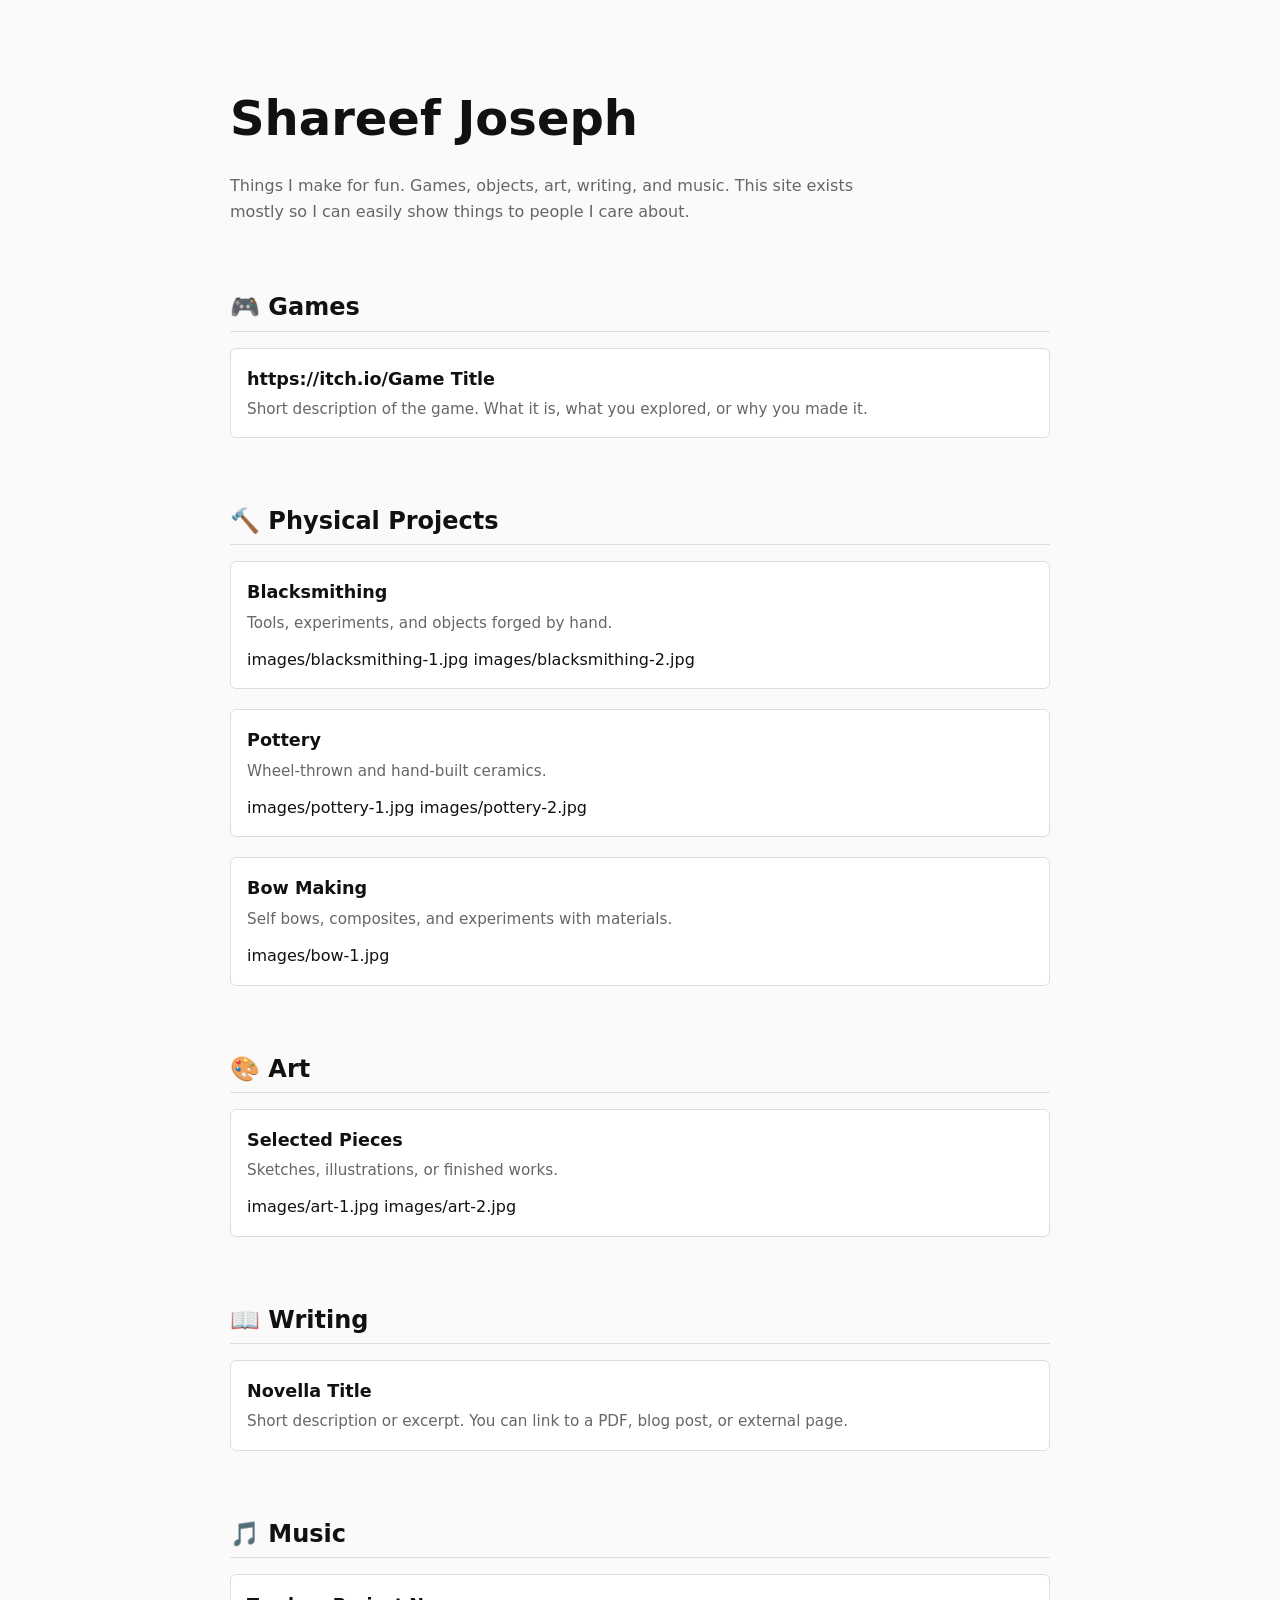
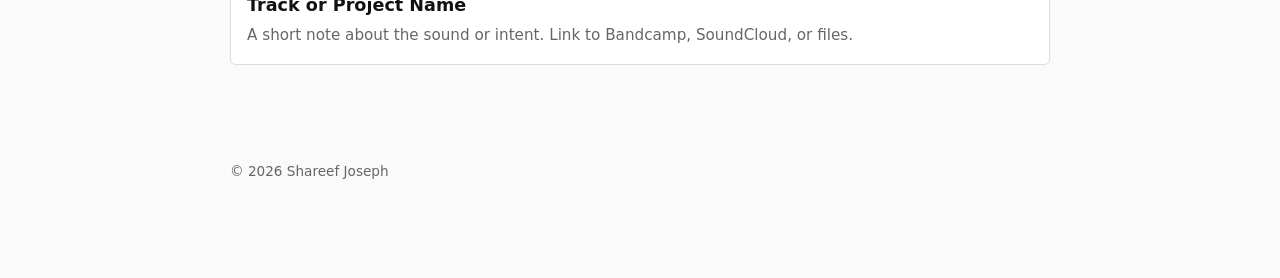
==== index.html @ 9b07ea0c "Add files via upload" ====
<!DOCTYPE html>
<html lang="en">
<head>
  <meta charset="UTF-8" />
  <meta name="viewport" content="width=device-width, initial-scale=1.0" />
  <title>Shareef Joseph</title>
  <meta name="description" content="Personal portfolio of games, physical projects, art, writing, and music by Shareef Joseph." />

  <style>
    :root {
      --bg: #fafafa;
      --fg: #111;
      --muted: #666;
      --border: #ddd;
      --accent: #000;
    }

    * {
      box-sizing: border-box;
    }

    body {
      margin: 0;
      font-family: system-ui, -apple-system, BlinkMacSystemFont, "Segoe UI",
                   Roboto, Oxygen, Ubuntu, Cantarell, "Helvetica Neue", sans-serif;
      background: var(--bg);
      color: var(--fg);
      line-height: 1.6;
    }

    main {
      max-width: 860px;
      margin: 0 auto;
      padding: 3rem 1.25rem 6rem;
    }

    header {
      margin-bottom: 4rem;
    }

    h1 {
      font-size: clamp(2.2rem, 5vw, 3rem);
      margin-bottom: 0.5rem;
    }

    .subtitle {
      color: var(--muted);
      max-width: 40rem;
    }

    section {
      margin-bottom: 4rem;
    }

    h2 {
      font-size: 1.5rem;
      margin-bottom: 1rem;
      border-bottom: 1px solid var(--border);
      padding-bottom: 0.25rem;
    }

    .list {
      display: grid;
      gap: 1.25rem;
    }

    .card {
      padding: 1rem;
      border: 1px solid var(--border);
      border-radius: 6px;
      background: #fff;
    }

    .card h3 {
      margin: 0 0 0.25rem;
      font-size: 1.1rem;
    }

    .card p {
      margin: 0.25rem 0 0;
      color: var(--muted);
      font-size: 0.95rem;
    }

    .card a {
      color: var(--fg);
      text-decoration: none;
      border-bottom: 1px solid var(--border);
    }

    .card a:hover {
      border-bottom-color: var(--accent);
    }

    .gallery {
      display: grid;
      grid-template-columns: repeat(auto-fit, minmax(140px, 1fr));
      gap: 0.5rem;
      margin-top: 0.75rem;
    }

    .gallery img {
      width: 100%;
      height: 140px;
      object-fit: cover;
      border-radius: 4px;
    }

    footer {
      margin-top: 6rem;
      font-size: 0.85rem;
      color: var(--muted);
    }

    @media (prefers-color-scheme: dark) {
      :root {
        --bg: #0e0e0e;
        --fg: #f1f1f1;
        --muted: #888;
        --border: #222;
        --accent: #fff;
      }

      .card {
        background: #121212;
      }
    }
  </style>
</head>
<body>
  <main>
    <header>
      <h1>Shareef Joseph</h1>
      <p class="subtitle">
        Things I make for fun. Games, objects, art, writing, and music.
        This site exists mostly so I can easily show things to people I care about.
      </p>
    </header>

    <section id="games">
      <h2>🎮 Games</h2>
      <div class="list">
        <div class="card">
          <h3>
            https://itch.io/Game Title</a>
          </h3>
          <p>
            Short description of the game. What it is, what you explored, or why you made it.
          </p>
        </div>
      </div>
    </section>

    <section id="physical">
      <h2>🔨 Physical Projects</h2>
      <div class="list">

        <div class="card">
          <h3>Blacksmithing</h3>
          <p>
            Tools, experiments, and objects forged by hand.
          </p>
          <div class="gallery">
            images/blacksmithing-1.jpg
            images/blacksmithing-2.jpg
          </div>
        </div>

        <div class="card">
          <h3>Pottery</h3>
          <p>
            Wheel‑thrown and hand‑built ceramics.
          </p>
          <div class="gallery">
            images/pottery-1.jpg
            images/pottery-2.jpg
          </div>
        </div>

        <div class="card">
          <h3>Bow Making</h3>
          <p>
            Self bows, composites, and experiments with materials.
          </p>
          <div class="gallery">
            images/bow-1.jpg
          </div>
        </div>

      </div>
    </section>

    <section id="art">
      <h2>🎨 Art</h2>
      <div class="list">
        <div class="card">
          <h3>Selected Pieces</h3>
          <p>
            Sketches, illustrations, or finished works.
          </p>
          <div class="gallery">
            images/art-1.jpg
            images/art-2.jpg
          </div>
        </div>
      </div>
    </section>

    <section id="writing">
      <h2>📖 Writing</h2>
      <div class="list">
        <div class="card">
          <h3>Novella Title</h3>
          <p>
            Short description or excerpt. You can link to a PDF, blog post, or external page.
          </p>
        </div>
      </div>
    </section>

    <section id="music">
      <h2>🎵 Music</h2>
      <div class="list">
        <div class="card">
          <h3>Track or Project Name</h3>
          <p>
            A short note about the sound or intent. Link to Bandcamp, SoundCloud, or files.
          </p>
        </div>
      </div>
    </section>

    <footer>
      © <span id="year"></span> Shareef Joseph
    </footer>
  </main>

  <script>
    document.getElementById("year").textContent = new Date().getFullYear();
  </script>
</body>
</html>
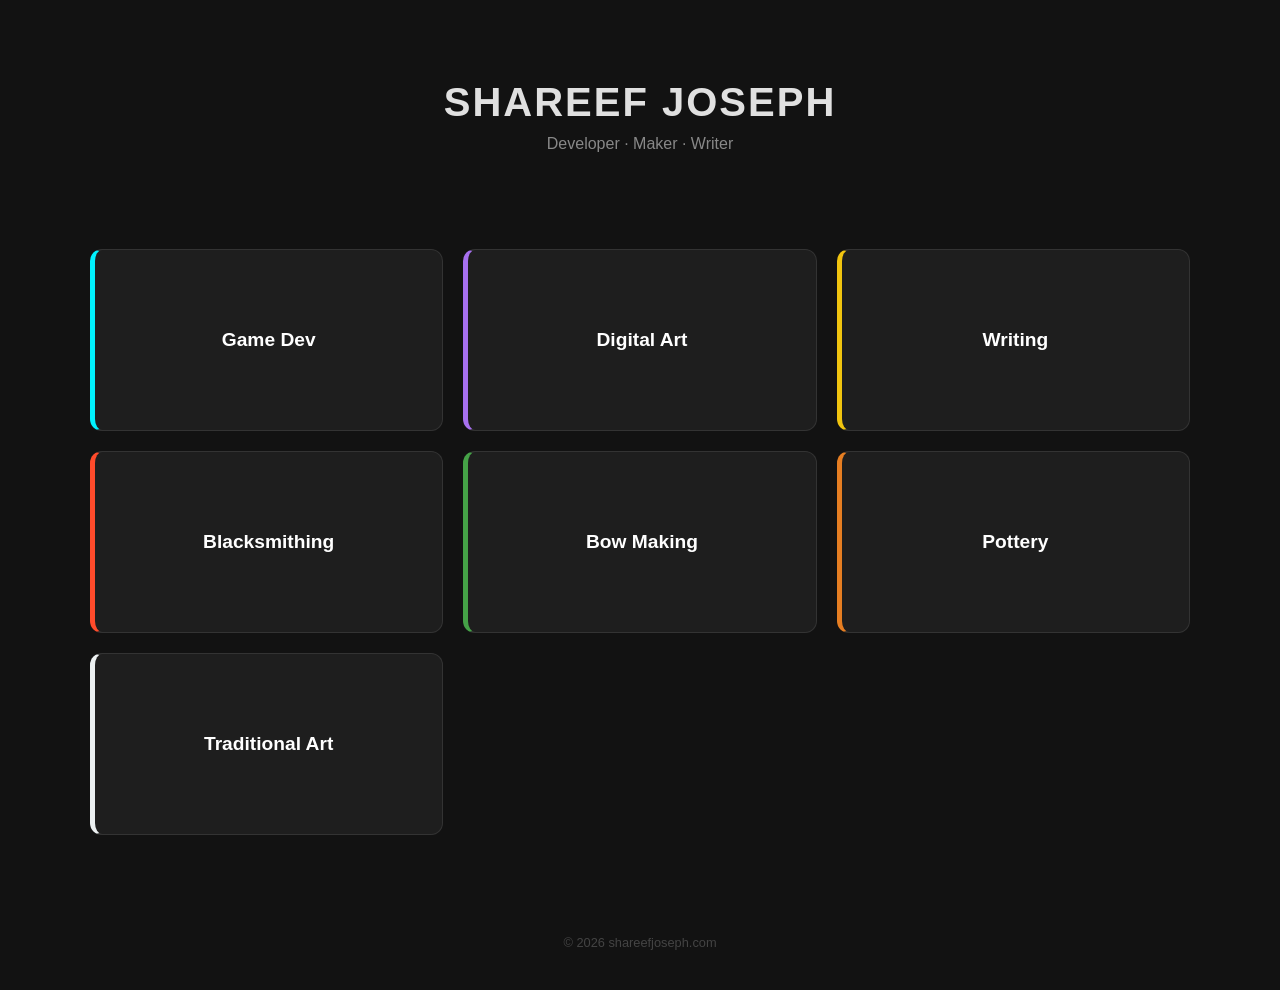
==== commit b6c20d8f: "Update index.html" ====
--- a/index.html
+++ b/index.html
@@ -1,242 +1,43 @@
-<!DOCTYPE html>
-<html lang="en">
-<head>
-  <meta charset="UTF-8" />
-  <meta name="viewport" content="width=device-width, initial-scale=1.0" />
-  <title>Shareef Joseph</title>
-  <meta name="description" content="Personal portfolio of games, physical projects, art, writing, and music by Shareef Joseph." />
-
-  <style>
-    :root {
-      --bg: #fafafa;
-      --fg: #111;
-      --muted: #666;
-      --border: #ddd;
-      --accent: #000;
-    }
-
-    * {
-      box-sizing: border-box;
-    }
-
-    body {
-      margin: 0;
-      font-family: system-ui, -apple-system, BlinkMacSystemFont, "Segoe UI",
-                   Roboto, Oxygen, Ubuntu, Cantarell, "Helvetica Neue", sans-serif;
-      background: var(--bg);
-      color: var(--fg);
-      line-height: 1.6;
-    }
-
-    main {
-      max-width: 860px;
-      margin: 0 auto;
-      padding: 3rem 1.25rem 6rem;
-    }
-
-    header {
-      margin-bottom: 4rem;
-    }
-
-    h1 {
-      font-size: clamp(2.2rem, 5vw, 3rem);
-      margin-bottom: 0.5rem;
-    }
-
-    .subtitle {
-      color: var(--muted);
-      max-width: 40rem;
-    }
-
-    section {
-      margin-bottom: 4rem;
-    }
-
-    h2 {
-      font-size: 1.5rem;
-      margin-bottom: 1rem;
-      border-bottom: 1px solid var(--border);
-      padding-bottom: 0.25rem;
-    }
-
-    .list {
-      display: grid;
-      gap: 1.25rem;
-    }
-
-    .card {
-      padding: 1rem;
-      border: 1px solid var(--border);
-      border-radius: 6px;
-      background: #fff;
-    }
-
-    .card h3 {
-      margin: 0 0 0.25rem;
-      font-size: 1.1rem;
-    }
-
-    .card p {
-      margin: 0.25rem 0 0;
-      color: var(--muted);
-      font-size: 0.95rem;
-    }
-
-    .card a {
-      color: var(--fg);
-      text-decoration: none;
-      border-bottom: 1px solid var(--border);
-    }
-
-    .card a:hover {
-      border-bottom-color: var(--accent);
-    }
-
-    .gallery {
-      display: grid;
-      grid-template-columns: repeat(auto-fit, minmax(140px, 1fr));
-      gap: 0.5rem;
-      margin-top: 0.75rem;
-    }
-
-    .gallery img {
-      width: 100%;
-      height: 140px;
-      object-fit: cover;
-      border-radius: 4px;
-    }
-
-    footer {
-      margin-top: 6rem;
-      font-size: 0.85rem;
-      color: var(--muted);
-    }
-
-    @media (prefers-color-scheme: dark) {
-      :root {
-        --bg: #0e0e0e;
-        --fg: #f1f1f1;
-        --muted: #888;
-        --border: #222;
-        --accent: #fff;
-      }
-
-      .card {
-        background: #121212;
-      }
-    }
-  </style>
-</head>
-<body>
-  <main>
-    <header>
-      <h1>Shareef Joseph</h1>
-      <p class="subtitle">
-        Things I make for fun. Games, objects, art, writing, and music.
-        This site exists mostly so I can easily show things to people I care about.
-      </p>
-    </header>
-
-    <section id="games">
-      <h2>🎮 Games</h2>
-      <div class="list">
-        <div class="card">
-          <h3>
-            https://itch.io/Game Title</a>
-          </h3>
-          <p>
-            Short description of the game. What it is, what you explored, or why you made it.
-          </p>
-        </div>
-      </div>
-    </section>
-
-    <section id="physical">
-      <h2>🔨 Physical Projects</h2>
-      <div class="list">
-
-        <div class="card">
-          <h3>Blacksmithing</h3>
-          <p>
-            Tools, experiments, and objects forged by hand.
-          </p>
-          <div class="gallery">
-            images/blacksmithing-1.jpg
-            images/blacksmithing-2.jpg
-          </div>
-        </div>
-
-        <div class="card">
-          <h3>Pottery</h3>
-          <p>
-            Wheel‑thrown and hand‑built ceramics.
-          </p>
-          <div class="gallery">
-            images/pottery-1.jpg
-            images/pottery-2.jpg
-          </div>
-        </div>
-
-        <div class="card">
-          <h3>Bow Making</h3>
-          <p>
-            Self bows, composites, and experiments with materials.
-          </p>
-          <div class="gallery">
-            images/bow-1.jpg
-          </div>
-        </div>
-
-      </div>
-    </section>
-
-    <section id="art">
-      <h2>🎨 Art</h2>
-      <div class="list">
-        <div class="card">
-          <h3>Selected Pieces</h3>
-          <p>
-            Sketches, illustrations, or finished works.
-          </p>
-          <div class="gallery">
-            images/art-1.jpg
-            images/art-2.jpg
-          </div>
-        </div>
-      </div>
-    </section>
-
-    <section id="writing">
-      <h2>📖 Writing</h2>
-      <div class="list">
-        <div class="card">
-          <h3>Novella Title</h3>
-          <p>
-            Short description or excerpt. You can link to a PDF, blog post, or external page.
-          </p>
-        </div>
-      </div>
-    </section>
-
-    <section id="music">
-      <h2>🎵 Music</h2>
-      <div class="list">
-        <div class="card">
-          <h3>Track or Project Name</h3>
-          <p>
-            A short note about the sound or intent. Link to Bandcamp, SoundCloud, or files.
-          </p>
-        </div>
-      </div>
-    </section>
-
-    <footer>
-      © <span id="year"></span> Shareef Joseph
-    </footer>
-  </main>
-
-  <script>
-    document.getElementById("year").textContent = new Date().getFullYear();
-  </script>
-</body>
-</html>+<!DOCTYPE html>
+<html lang="en">
+<head>
+    <meta charset="UTF-8">
+    <meta name="viewport" content="width=device-width, initial-scale=1.0">
+    <title>Shareef Joseph | Portfolio</title>
+    <style>
+        :root { --bg: #121212; --card: #1e1e1e; --text: #e0e0e0; --accent: #3498db; }
+        body { font-family: 'Inter', sans-serif; background: var(--bg); color: var(--text); margin: 0; display: flex; flex-direction: column; align-items: center; min-height: 100vh; }
+        header { text-align: center; padding: 80px 20px; }
+        h1 { font-size: 2.5rem; letter-spacing: 2px; text-transform: uppercase; margin: 0; }
+        .subtitle { color: #888; margin-top: 10px; }
+        .grid { display: grid; grid-template-columns: repeat(auto-fit, minmax(280px, 1fr)); gap: 20px; width: 90%; max-width: 1100px; padding-bottom: 60px; }
+        .card { background: var(--card); height: 180px; display: flex; align-items: center; justify-content: center; text-decoration: none; color: white; border-radius: 12px; font-size: 1.2rem; font-weight: bold; border: 1px solid #333; transition: 0.3s; }
+        .card:hover { transform: translateY(-5px); border-color: var(--accent); box-shadow: 0 10px 20px rgba(0,0,0,0.4); }
+        /* Category Accents */
+        .gamedev { border-left: 5px solid #00f2fe; }
+        .digital-art { border-left: 5px solid #a770ef; }
+        .writing { border-left: 5px solid #f1c40f; }
+        .smithing { border-left: 5px solid #ff4b2b; }
+        .bows { border-left: 5px solid #45a247; }
+        .pottery { border-left: 5px solid #e67e22; }
+        .fine-art { border-left: 5px solid #ecf0f1; }
+        footer { margin-top: auto; padding: 40px; color: #444; font-size: 0.8rem; }
+    </style>
+</head>
+<body>
+    <header>
+        <h1>Shareef Joseph</h1>
+        <p class="subtitle">Developer &middot; Maker &middot; Writer</p>
+    </header>
+    <main class="grid">
+        <a href="gamedev.html" class="card gamedev">Game Dev</a>
+        <a href="digital-art.html" class="card digital-art">Digital Art</a>
+        <a href="writing.html" class="card writing">Writing</a>
+        <a href="blacksmithing.html" class="card smithing">Blacksmithing</a>
+        <a href="bowmaking.html" class="card bows">Bow Making</a>
+        <a href="pottery.html" class="card pottery">Pottery</a>
+        <a href="traditional-art.html" class="card fine-art">Traditional Art</a>
+    </main>
+    <footer>&copy; 2026 shareefjoseph.com</footer>
+</body>
+</html>
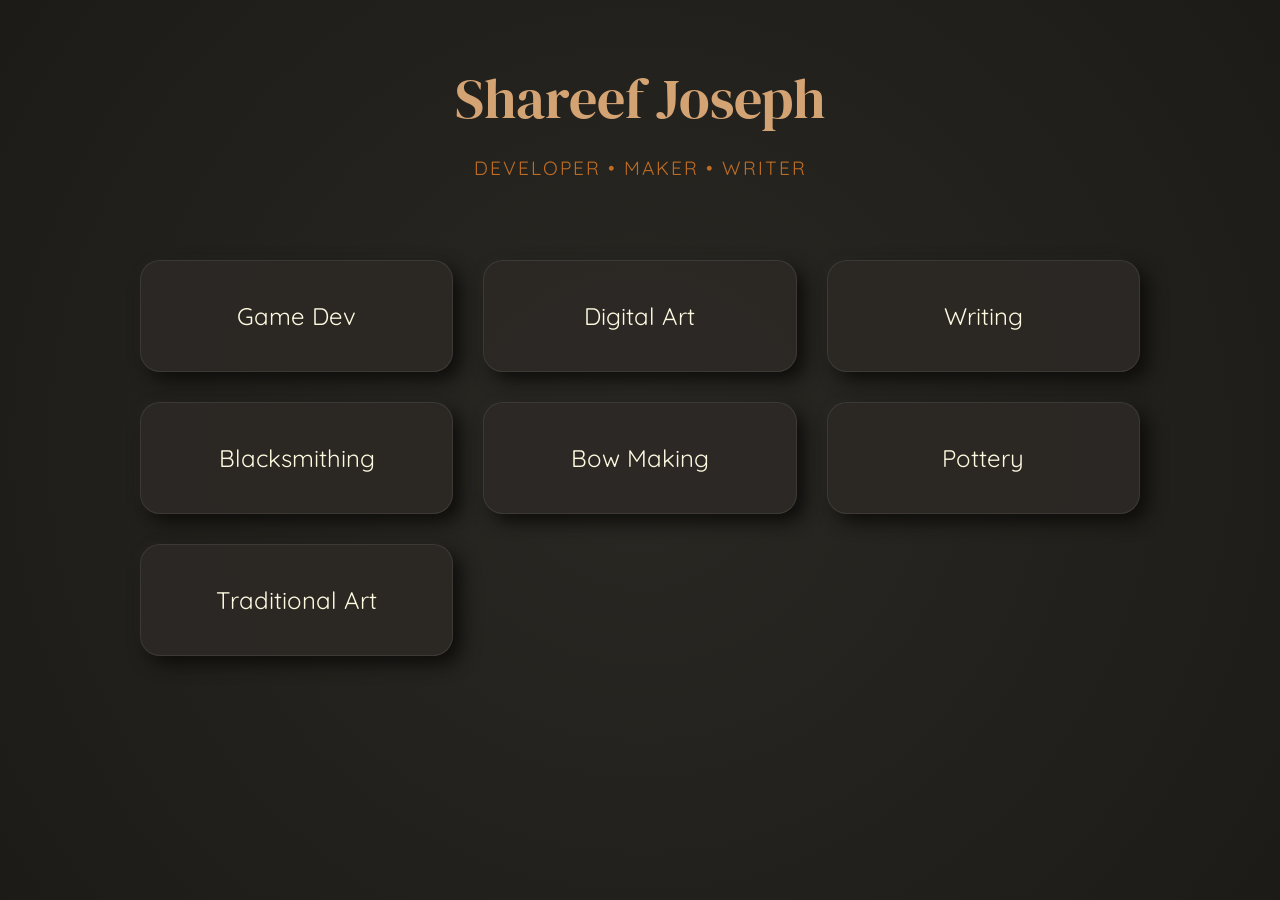
==== commit 5ccdadc3: "Update index.html" ====
--- a/index.html
+++ b/index.html
@@ -4,40 +4,24 @@
     <meta charset="UTF-8">
     <meta name="viewport" content="width=device-width, initial-scale=1.0">
     <title>Shareef Joseph | Portfolio</title>
-    <style>
-        :root { --bg: #121212; --card: #1e1e1e; --text: #e0e0e0; --accent: #3498db; }
-        body { font-family: 'Inter', sans-serif; background: var(--bg); color: var(--text); margin: 0; display: flex; flex-direction: column; align-items: center; min-height: 100vh; }
-        header { text-align: center; padding: 80px 20px; }
-        h1 { font-size: 2.5rem; letter-spacing: 2px; text-transform: uppercase; margin: 0; }
-        .subtitle { color: #888; margin-top: 10px; }
-        .grid { display: grid; grid-template-columns: repeat(auto-fit, minmax(280px, 1fr)); gap: 20px; width: 90%; max-width: 1100px; padding-bottom: 60px; }
-        .card { background: var(--card); height: 180px; display: flex; align-items: center; justify-content: center; text-decoration: none; color: white; border-radius: 12px; font-size: 1.2rem; font-weight: bold; border: 1px solid #333; transition: 0.3s; }
-        .card:hover { transform: translateY(-5px); border-color: var(--accent); box-shadow: 0 10px 20px rgba(0,0,0,0.4); }
-        /* Category Accents */
-        .gamedev { border-left: 5px solid #00f2fe; }
-        .digital-art { border-left: 5px solid #a770ef; }
-        .writing { border-left: 5px solid #f1c40f; }
-        .smithing { border-left: 5px solid #ff4b2b; }
-        .bows { border-left: 5px solid #45a247; }
-        .pottery { border-left: 5px solid #e67e22; }
-        .fine-art { border-left: 5px solid #ecf0f1; }
-        footer { margin-top: auto; padding: 40px; color: #444; font-size: 0.8rem; }
-    </style>
+    <link rel="stylesheet" href="style.css">
 </head>
 <body>
-    <header>
-        <h1>Shareef Joseph</h1>
-        <p class="subtitle">Developer &middot; Maker &middot; Writer</p>
-    </header>
-    <main class="grid">
-        <a href="gamedev.html" class="card gamedev">Game Dev</a>
-        <a href="digital-art.html" class="card digital-art">Digital Art</a>
-        <a href="writing.html" class="card writing">Writing</a>
-        <a href="blacksmithing.html" class="card smithing">Blacksmithing</a>
-        <a href="bowmaking.html" class="card bows">Bow Making</a>
-        <a href="pottery.html" class="card pottery">Pottery</a>
-        <a href="traditional-art.html" class="card fine-art">Traditional Art</a>
-    </main>
-    <footer>&copy; 2026 shareefjoseph.com</footer>
+    <div class="container">
+        <header style="text-align: center; margin-bottom: 80px;">
+            <h1 style="font-size: 3.5rem; margin: 0;">Shareef Joseph</h1>
+            <p style="color: var(--accent-wood); font-size: 1.2rem; letter-spacing: 2px;">DEVELOPER &bull; MAKER &bull; WRITER</p>
+        </header>
+
+        <main class="grid">
+            <a href="gamedev.html" class="tactile card-title">Game Dev</a>
+            <a href="digital-art.html" class="tactile card-title">Digital Art</a>
+            <a href="writing.html" class="tactile card-title">Writing</a>
+            <a href="blacksmithing.html" class="tactile card-title">Blacksmithing</a>
+            <a href="bowmaking.html" class="tactile card-title">Bow Making</a>
+            <a href="pottery.html" class="tactile card-title">Pottery</a>
+            <a href="traditional-art.html" class="tactile card-title">Traditional Art</a>
+        </main>
+    </div>
 </body>
 </html>
--- a/style.css
+++ b/style.css
@@ -0,0 +1,62 @@
+@import url('https://fonts.googleapis.com/css2?family=DM+Serif+Display&family=Quicksand:wght@400;600&display=swap');
+
+:root {
+    --bg-color: #1c1b17;
+    --card-bg: rgba(45, 42, 38, 0.85);
+    --accent-amber: #d4a373;
+    --accent-wood: #bc6c25;
+    --text-cream: #fefae0;
+    --shadow-heavy: 8px 8px 18px #0e0d0b, -2px -2px 12px rgba(255,255,255,0.03);
+    --shadow-inset: inset 4px 4px 10px #0e0d0b, inset -2px -2px 10px rgba(255,255,255,0.05);
+}
+
+body {
+    background-color: var(--bg-color);
+    background-image: radial-gradient(circle at 50% 50%, #2a2823 0%, #1c1b17 100%);
+    color: var(--text-cream);
+    font-family: 'Quicksand', sans-serif;
+    margin: 0;
+    min-height: 100vh;
+}
+
+h1, h2 { font-family: 'DM Serif Display', serif; color: var(--accent-amber); font-weight: 400; }
+
+.container { max-width: 1000px; margin: 0 auto; padding: 60px 20px; }
+
+/* TACTILE BUTTONS/CARDS */
+.tactile {
+    background: var(--card-bg);
+    border: 1px solid rgba(255,255,255,0.08);
+    border-radius: 20px;
+    box-shadow: var(--shadow-heavy);
+    transition: all 0.25s cubic-bezier(0.175, 0.885, 0.32, 1.275);
+    text-decoration: none;
+    color: var(--text-cream);
+    display: block;
+}
+
+.tactile:hover {
+    transform: translateY(-5px);
+    border-color: var(--accent-amber);
+    background: rgba(60, 56, 50, 0.95);
+}
+
+.tactile:active {
+    box-shadow: var(--shadow-inset);
+    transform: scale(0.97);
+}
+
+/* NAVIGATION */
+.nav-back {
+    display: inline-block;
+    padding: 12px 25px;
+    margin-bottom: 40px;
+    font-weight: 600;
+}
+
+/* GRID LAYOUTS */
+.grid { display: grid; grid-template-columns: repeat(auto-fit, minmax(280px, 1fr)); gap: 30px; }
+.card-title { font-size: 1.5rem; margin: 0; text-align: center; padding: 40px; }
+
+/* MEDIA HANDLING */
+.media-box { width: 100%; border-radius: 20px 20px 0 0; display: block; border-bottom: 1px solid rgba(255,255,255,0.1); }
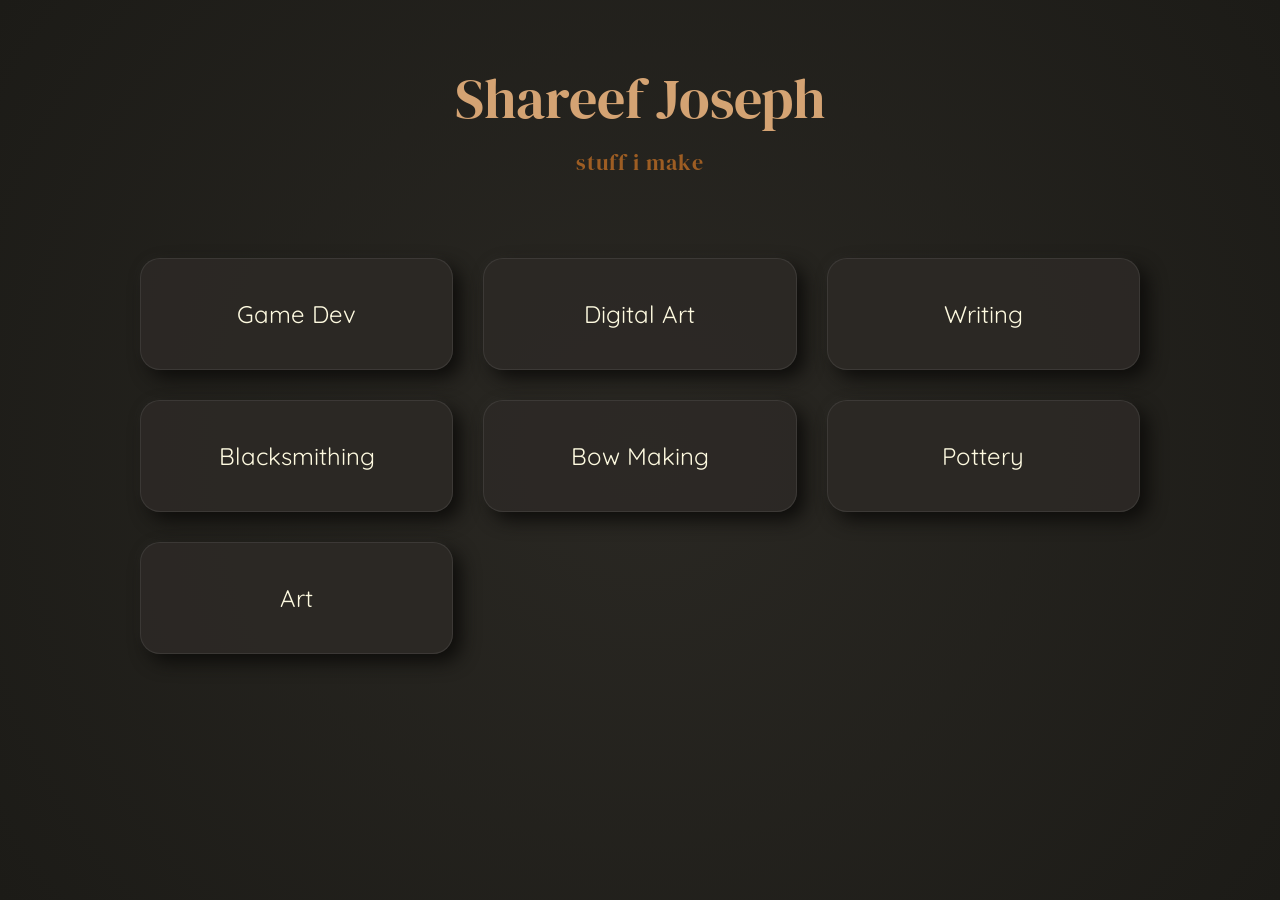
==== commit aec489da: "Update index.html" ====
--- a/index.html
+++ b/index.html
@@ -10,7 +10,7 @@
     <div class="container">
         <header style="text-align: center; margin-bottom: 80px;">
             <h1 style="font-size: 3.5rem; margin: 0;">Shareef Joseph</h1>
-            <p style="color: var(--accent-wood); font-size: 1.2rem; letter-spacing: 2px;">DEVELOPER &bull; MAKER &bull; WRITER</p>
+            <p style="color: var(--accent-wood); font-size: 1.4rem; letter-spacing: 1px; margin-top: 10px; font-family: 'DM Serif Display', serif; opacity: 0.8;">stuff i make</p>
         </header>
 
         <main class="grid">
@@ -20,7 +20,7 @@
             <a href="blacksmithing.html" class="tactile card-title">Blacksmithing</a>
             <a href="bowmaking.html" class="tactile card-title">Bow Making</a>
             <a href="pottery.html" class="tactile card-title">Pottery</a>
-            <a href="traditional-art.html" class="tactile card-title">Traditional Art</a>
+            <a href="art.html" class="tactile card-title">Art</a>
         </main>
     </div>
 </body>
--- a/style.css
+++ b/style.css
@@ -23,7 +23,6 @@
 
 .container { max-width: 1000px; margin: 0 auto; padding: 60px 20px; }
 
-/* TACTILE BUTTONS/CARDS */
 .tactile {
     background: var(--card-bg);
     border: 1px solid rgba(255,255,255,0.08);
@@ -46,7 +45,6 @@
     transform: scale(0.97);
 }
 
-/* NAVIGATION */
 .nav-back {
     display: inline-block;
     padding: 12px 25px;
@@ -54,9 +52,10 @@
     font-weight: 600;
 }
 
-/* GRID LAYOUTS */
 .grid { display: grid; grid-template-columns: repeat(auto-fit, minmax(280px, 1fr)); gap: 30px; }
 .card-title { font-size: 1.5rem; margin: 0; text-align: center; padding: 40px; }
 
-/* MEDIA HANDLING */
 .media-box { width: 100%; border-radius: 20px 20px 0 0; display: block; border-bottom: 1px solid rgba(255,255,255,0.1); }
+.gallery-grid { display: grid; grid-template-columns: repeat(auto-fill, minmax(200px, 1fr)); gap: 20px; }
+.gallery-item { aspect-ratio: 1; overflow: hidden; border-radius: 15px; }
+.gallery-item img { width: 100%; height: 100%; object-fit: cover; }
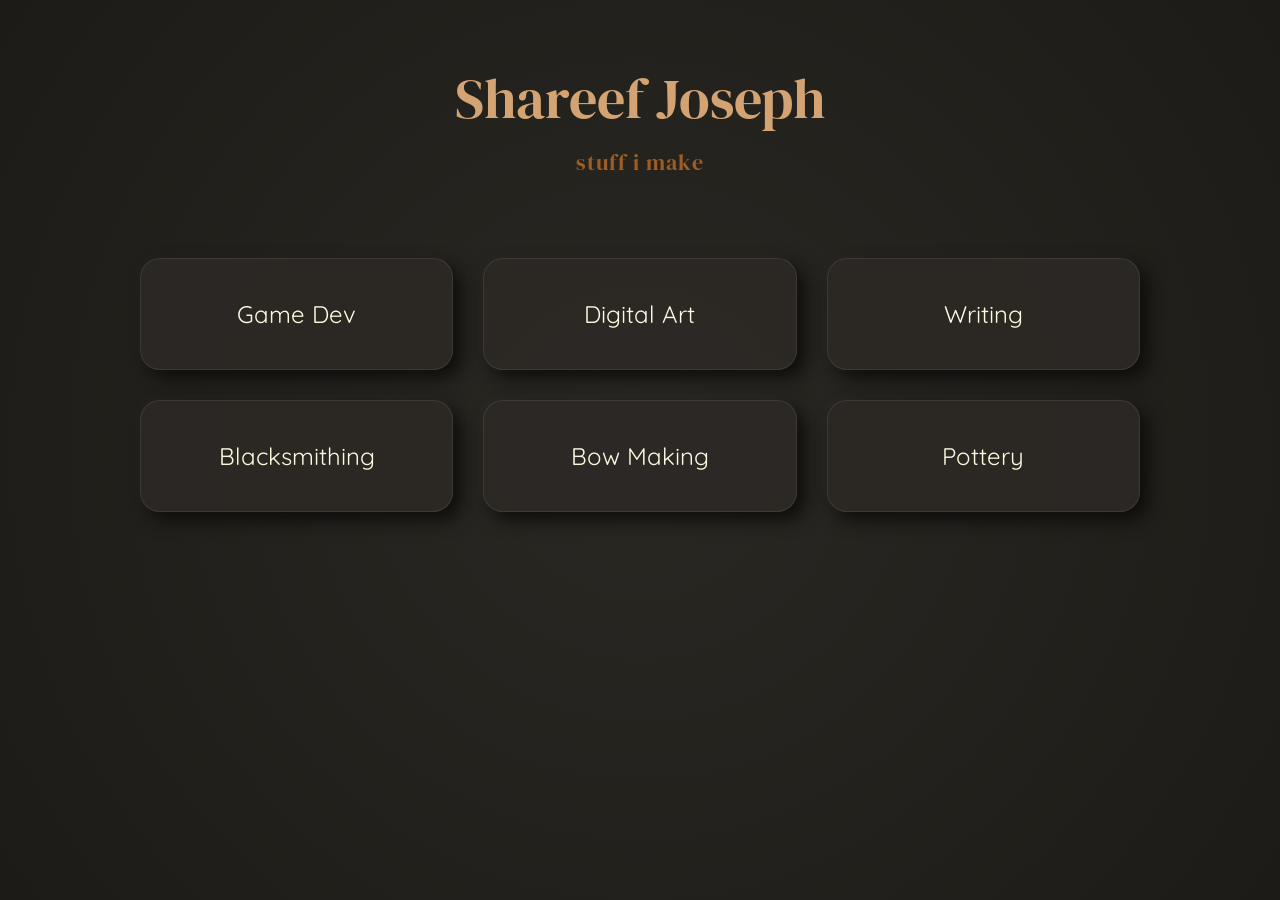
==== commit 8bff47e4: "Update index.html" ====
--- a/index.html
+++ b/index.html
@@ -20,7 +20,6 @@
             <a href="blacksmithing.html" class="tactile card-title">Blacksmithing</a>
             <a href="bowmaking.html" class="tactile card-title">Bow Making</a>
             <a href="pottery.html" class="tactile card-title">Pottery</a>
-            <a href="art.html" class="tactile card-title">Art</a>
         </main>
     </div>
 </body>
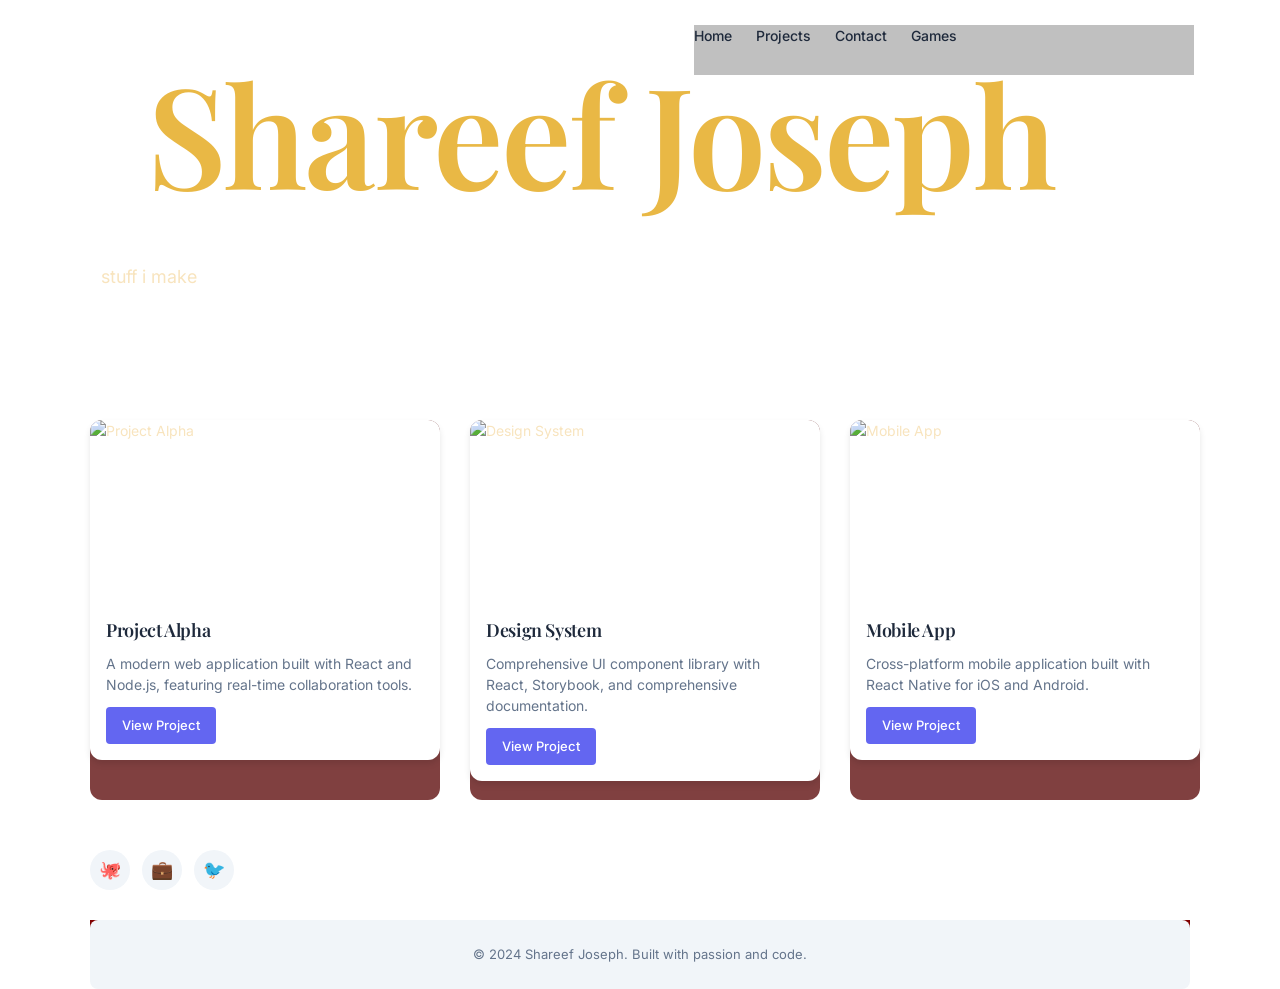
==== commit e81d2c83: "testawdasd" ====
--- a/index.html
+++ b/index.html
@@ -3,24 +3,446 @@
 <head>
     <meta charset="UTF-8">
     <meta name="viewport" content="width=device-width, initial-scale=1.0">
-    <title>Shareef Joseph | Portfolio</title>
-    <link rel="stylesheet" href="style.css">
+    <title>Home - Portfolio</title>
+    <link href="https://fonts.googleapis.com/css2?family=Inter:wght@300;400;500;600;700&family=Playfair+Display:wght@400;500;600;700&display=swap" rel="stylesheet">
+    <style>
+        /* Base Styles */
+        *, *::before, *::after { box-sizing: border-box; margin: 0; padding: 0; }
+        body {
+            font-family: 'Inter', -apple-system, BlinkMacSystemFont, 'Segoe UI', sans-serif;
+            background: #f8fafc;
+            color: #1e293b;
+            line-height: 1.6;
+            min-height: 100vh;
+        }
+        
+        /* Layout */
+        .page-container {
+            max-width: 1200px;
+            margin: 0 auto;
+            padding: 40px 20px;
+            position: relative;
+            min-height: 100vh;
+        }
+        
+        /* Element Styles */
+        .element { position: absolute; }
+        
+        h1, h2, h3 { font-family: 'Playfair Display', Georgia, serif; margin: 0; }
+        h1 { font-size: 2.5em; }
+        h2 { font-size: 2em; }
+        h3 { font-size: 1.5em; }
+        
+        p { margin: 0; line-height: 1.6; }
+        
+        img { max-width: 100%; height: auto; display: block; border-radius: 4px; }
+        
+        .btn-element {
+            display: inline-block;
+            padding: 10px 24px;
+            background: #6366f1;
+            color: white;
+            text-decoration: none;
+            border-radius: 8px;
+            font-weight: 500;
+            transition: all 0.2s ease;
+        }
+        .btn-element:hover {
+            background: #4f46e5;
+            transform: translateY(-2px);
+        }
+        
+        .menu { display: flex; gap: 24px; list-style: none; padding: 0; margin: 0; }
+        .menu a {
+            text-decoration: none;
+            color: #1e293b;
+            font-weight: 500;
+            padding: 8px 0;
+            border-bottom: 2px solid transparent;
+            transition: all 0.2s ease;
+        }
+        .menu a:hover {
+            color: #6366f1;
+            border-bottom-color: #6366f1;
+        }
+        
+        .gallery-grid {
+            display: grid;
+            grid-template-columns: repeat(auto-fill, minmax(150px, 1fr));
+            gap: 12px;
+        }
+        .gallery-grid img {
+            width: 100%;
+            aspect-ratio: 1;
+            object-fit: cover;
+            border-radius: 8px;
+            transition: transform 0.2s ease;
+        }
+        .gallery-grid img:hover { transform: scale(1.02); }
+        
+        .project-card {
+            background: white;
+            border-radius: 12px;
+            overflow: hidden;
+            box-shadow: 0 4px 6px rgba(0,0,0,0.1);
+            transition: all 0.3s ease;
+        }
+        .project-card:hover {
+            transform: translateY(-4px);
+            box-shadow: 0 10px 25px rgba(0,0,0,0.15);
+        }
+        .project-card img {
+            width: 100%;
+            height: 180px;
+            object-fit: cover;
+        }
+        .project-card .card-content { padding: 16px; }
+        .project-card .card-title {
+            font-size: 18px;
+            font-weight: 600;
+            margin-bottom: 8px;
+            color: #1e293b;
+        }
+        .project-card .card-desc {
+            font-size: 14px;
+            color: #64748b;
+            margin-bottom: 12px;
+            line-height: 1.5;
+        }
+        .project-card .card-link {
+            display: inline-block;
+            padding: 8px 16px;
+            background: #6366f1;
+            color: white;
+            text-decoration: none;
+            border-radius: 4px;
+            font-size: 13px;
+            font-weight: 500;
+            transition: background 0.2s ease;
+        }
+        .project-card .card-link:hover { background: #4f46e5; }
+        
+        .divider {
+            height: 1px;
+            background: #e2e8f0;
+            margin: 16px 0;
+        }
+        
+        .social-icons { display: flex; gap: 12px; }
+        .social-icons a {
+            width: 40px;
+            height: 40px;
+            display: flex;
+            align-items: center;
+            justify-content: center;
+            background: #f1f5f9;
+            border-radius: 50%;
+            font-size: 18px;
+            text-decoration: none;
+            transition: all 0.2s ease;
+        }
+        .social-icons a:hover {
+            background: #6366f1;
+            color: white;
+            transform: translateY(-2px);
+        }
+        
+        .video-embed {
+            position: relative;
+            padding-bottom: 56.25%;
+            height: 0;
+            overflow: hidden;
+            border-radius: 8px;
+        }
+        .video-embed iframe {
+            position: absolute;
+            top: 0;
+            left: 0;
+            width: 100%;
+            height: 100%;
+            border: none;
+        }
+        
+        .contact-form { display: flex; flex-direction: column; gap: 12px; max-width: 400px; }
+        .contact-form input,
+        .contact-form textarea {
+            padding: 10px 14px;
+            border: 1px solid #e2e8f0;
+            border-radius: 8px;
+            font-family: inherit;
+            font-size: 14px;
+            transition: border-color 0.2s ease;
+        }
+        .contact-form input:focus,
+        .contact-form textarea:focus {
+            outline: none;
+            border-color: #6366f1;
+            box-shadow: 0 0 0 3px rgba(99,102,241,0.1);
+        }
+        .contact-form textarea { resize: vertical; min-height: 100px; }
+        .contact-form button {
+            padding: 12px 24px;
+            background: #6366f1;
+            color: white;
+            border: none;
+            border-radius: 8px;
+            font-weight: 500;
+            cursor: pointer;
+            transition: background 0.2s ease;
+        }
+        .contact-form button:hover { background: #4f46e5; }
+        
+        footer {
+            padding: 24px;
+            text-align: center;
+            background: #f1f5f9;
+            border-radius: 8px;
+        }
+        footer p { font-size: 13px; color: #64748b; }
+        
+        /* Animations */
+        @keyframes fadeIn { from { opacity: 0; } to { opacity: 1; } }
+        @keyframes slideUp { from { opacity: 0; transform: translateY(20px); } to { opacity: 1; transform: translateY(0); } }
+        @keyframes slideLeft { from { opacity: 0; transform: translateX(-20px); } to { opacity: 1; transform: translateX(0); } }
+        @keyframes slideRight { from { opacity: 0; transform: translateX(20px); } to { opacity: 1; transform: translateX(0); } }
+        @keyframes bounce {
+            0%, 20%, 50%, 80%, 100% { transform: translateY(0); }
+            40% { transform: translateY(-10px); }
+            60% { transform: translateY(-5px); }
+        }
+        @keyframes pulse {
+            0%, 100% { transform: scale(1); }
+            50% { transform: scale(1.05); }
+        }
+        
+        .anim-fadeIn { animation: fadeIn 0.6s ease forwards; }
+        .anim-slideUp { animation: slideUp 0.6s ease forwards; }
+        .anim-slideLeft { animation: slideLeft 0.6s ease forwards; }
+        .anim-slideRight { animation: slideRight 0.6s ease forwards; }
+        .anim-bounce { animation: bounce 0.8s ease forwards; }
+        .anim-pulse { animation: pulse 1s ease infinite; }
+        
+        /* Custom CSS */
+        /* Portfolio Template - Clean Minimal Design */
+:root {
+    --primary: #1a1a1a;
+    --accent: #6366f1;
+    --bg: #ffffff;
+    --text-primary: #1a1a1a;
+    --text-secondary: #666666;
+    --text-light: #999999;
+    --card-bg: #ffffff;
+    --border: #e5e5e5;
+}
+
+body {
+    background: var(--bg);
+    color: var(--text-primary);
+    font-family: 'Inter', -apple-system, BlinkMacSystemFont, sans-serif;
+}
+
+h1, h2, h3 {
+    font-family: 'Playfair Display', Georgia, serif;
+    font-weight: 600;
+    letter-spacing: -0.02em;
+}
+
+/* Smooth scrolling */
+html {
+    scroll-behavior: smooth;
+}
+
+/* Custom scrollbar */
+::-webkit-scrollbar {
+    width: 8px;
+}
+
+::-webkit-scrollbar-track {
+    background: #f1f1f1;
+}
+
+::-webkit-scrollbar-thumb {
+    background: #ccc;
+    border-radius: 4px;
+}
+
+::-webkit-scrollbar-thumb:hover {
+    background: #aaa;
+}
+
+/* Element transitions */
+.element {
+    transition: all 0.3s cubic-bezier(0.4, 0, 0.2, 1);
+}
+
+/* Menu hover effects */
+.menu a {
+    position: relative;
+}
+
+.menu a::after {
+    content: '';
+    position: absolute;
+    bottom: 0;
+    left: 0;
+    width: 0;
+    height: 2px;
+    background: var(--accent);
+    transition: width 0.3s ease;
+}
+
+.menu a:hover::after {
+    width: 100%;
+}
+
+/* Project card hover */
+.project-card {
+    transition: transform 0.3s ease, box-shadow 0.3s ease;
+}
+
+.project-card:hover {
+    transform: translateY(-8px);
+    box-shadow: 0 20px 40px rgba(0,0,0,0.15) !important;
+}
+
+/* Button styles */
+.btn-element {
+    position: relative;
+    overflow: hidden;
+}
+
+.btn-element::before {
+    content: '';
+    position: absolute;
+    top: 0;
+    left: -100%;
+    width: 100%;
+    height: 100%;
+    background: linear-gradient(90deg, transparent, rgba(255,255,255,0.2), transparent);
+    transition: left 0.5s ease;
+}
+
+.btn-element:hover::before {
+    left: 100%;
+}
+
+/* Social icons animation */
+.social-icons a {
+    transition: all 0.3s ease;
+}
+
+.social-icons a:hover {
+    transform: translateY(-4px) !important;
+}
+
+/* Form focus states */
+.contact-form input:focus,
+.contact-form textarea:focus {
+    border-color: var(--accent) !important;
+    box-shadow: 0 0 0 3px rgba(99,102,241,0.1) !important;
+}
+
+/* Animation delays for staggered effects */
+.element:nth-child(1) { animation-delay: 0.1s; }
+.element:nth-child(2) { animation-delay: 0.2s; }
+.element:nth-child(3) { animation-delay: 0.3s; }
+.element:nth-child(4) { animation-delay: 0.4s; }
+.element:nth-child(5) { animation-delay: 0.5s; }
+.element:nth-child(6) { animation-delay: 0.6s; }
+.element:nth-child(7) { animation-delay: 0.7s; }
+.element:nth-child(8) { animation-delay: 0.8s; }
+
+/* Responsive adjustments */
+@media (max-width: 768px) {
+    .page-container {
+        padding: 20px 15px !important;
+    }
+    
+    h1 { font-size: 32px !important; }
+    h2 { font-size: 24px !important; }
+    h3 { font-size: 20px !important; }
+    
+    .menu {
+        flex-wrap: wrap;
+        gap: 15px !important;
+    }
+    
+    .gallery-grid {
+        grid-template-columns: repeat(2, 1fr) !important;
+    }
+}
+
+/* Print styles */
+@media print {
+    .element {
+        position: relative !important;
+        left: auto !important;
+        top: auto !important;
+        width: auto !important;
+        height: auto !important;
+        page-break-inside: avoid;
+    }
+}
+    </style>
 </head>
 <body>
-    <div class="container">
-        <header style="text-align: center; margin-bottom: 80px;">
-            <h1 style="font-size: 3.5rem; margin: 0;">Shareef Joseph</h1>
-            <p style="color: var(--accent-wood); font-size: 1.4rem; letter-spacing: 1px; margin-top: 10px; font-family: 'DM Serif Display', serif; opacity: 0.8;">stuff i make</p>
-        </header>
-
-        <main class="grid">
-            <a href="gamedev.html" class="tactile card-title">Game Dev</a>
-            <a href="digital-art.html" class="tactile card-title">Digital Art</a>
-            <a href="writing.html" class="tactile card-title">Writing</a>
-            <a href="blacksmithing.html" class="tactile card-title">Blacksmithing</a>
-            <a href="bowmaking.html" class="tactile card-title">Bow Making</a>
-            <a href="pottery.html" class="tactile card-title">Pottery</a>
-        </main>
+    <div class="page-container">
+        <div class="element anim-fadeIn" style="left: 654px; top: 25px; width: 500px; height: 50px; background-color: #c0c0c0; color: #f8e4be; font-family: Inter, sans-serif; font-size: 14px; font-weight: 500; text-align: left">
+            <ul class="menu">
+                <li><a href="index.html">Home</a></li>
+                <li><a href="projects.html">Projects</a></li>
+                <li><a href="contact.html">Contact</a></li>
+                <li><a href="games.html">Games</a></li>
+            </ul>
+        </div>
+        <div class="element anim-slideUp" style="left: 107px; top: 20px; width: 1000px; height: 100px; color: #e9b845; font-family: Inter, sans-serif; font-size: 56px; font-weight: 600; text-align: left">
+            <h1>Shareef Joseph</h1>
+        </div>
+        <div class="element anim-slideUp" style="left: 61px; top: 263px; width: 500px; height: 80px; color: #f8e4be; font-family: Inter, sans-serif; font-size: 18px; font-weight: 400; text-align: left">
+            <p>stuff i make</p>
+        </div>
+        <div class="element anim-slideUp" style="left: 50px; top: 420px; width: 350px; height: 380px; background-color: #804040; color: #f8e4be; font-family: Inter, sans-serif; font-size: 14px; font-weight: 400; text-align: left; border-radius: 12px">
+            <div class="project-card">
+                <img src="https://picsum.photos/seed/project1/400/220" alt="Project Alpha">
+                <div class="card-content">
+                    <h3 class="card-title">Project Alpha</h3>
+                    <p class="card-desc">A modern web application built with React and Node.js, featuring real-time collaboration tools.</p>
+                    <a href="https://github.com/Amez73/project-alpha" class="card-link" target="_blank">View Project</a>
+                </div>
+            </div>
+        </div>
+        <div class="element anim-slideUp" style="left: 430px; top: 420px; width: 350px; height: 380px; background-color: #804040; color: #f8e4be; font-family: Inter, sans-serif; font-size: 14px; font-weight: 400; text-align: left; border-radius: 12px">
+            <div class="project-card">
+                <img src="https://picsum.photos/seed/project2/400/220" alt="Design System">
+                <div class="card-content">
+                    <h3 class="card-title">Design System</h3>
+                    <p class="card-desc">Comprehensive UI component library with React, Storybook, and comprehensive documentation.</p>
+                    <a href="https://github.com/Amez73/design-system" class="card-link" target="_blank">View Project</a>
+                </div>
+            </div>
+        </div>
+        <div class="element anim-slideUp" style="left: 810px; top: 420px; width: 350px; height: 380px; background-color: #804040; color: #f8e4be; font-family: Inter, sans-serif; font-size: 14px; font-weight: 400; text-align: left; border-radius: 12px">
+            <div class="project-card">
+                <img src="https://picsum.photos/seed/project3/400/220" alt="Mobile App">
+                <div class="card-content">
+                    <h3 class="card-title">Mobile App</h3>
+                    <p class="card-desc">Cross-platform mobile application built with React Native for iOS and Android.</p>
+                    <a href="https://github.com/Amez73/mobile-app" class="card-link" target="_blank">View Project</a>
+                </div>
+            </div>
+        </div>
+        <div class="element anim-fadeIn" style="left: 50px; top: 850px; width: 300px; height: 50px; color: #1a1a1a; font-family: Inter, sans-serif; font-size: 14px; font-weight: 400; text-align: left">
+            <div class="social-icons">
+                <a href="https://github.com/Amez73" target="_blank" title="github">🐙</a>
+                <a href="https://linkedin.com/in/shareefjoseph" target="_blank" title="linkedin">💼</a>
+                <a href="https://twitter.com/Amez73" target="_blank" title="twitter">🐦</a>
+            </div>
+        </div>
+        <div class="element" style="left: 50px; top: 920px; width: 1100px; height: 60px; background-color: #800000; color: #f8e4be; font-family: Inter, sans-serif; font-size: 13px; font-weight: 400; text-align: center">
+            <footer>
+                <p>© 2024 Shareef Joseph. Built with passion and code.</p>
+            </footer>
+        </div>
     </div>
 </body>
-</html>
+</html>
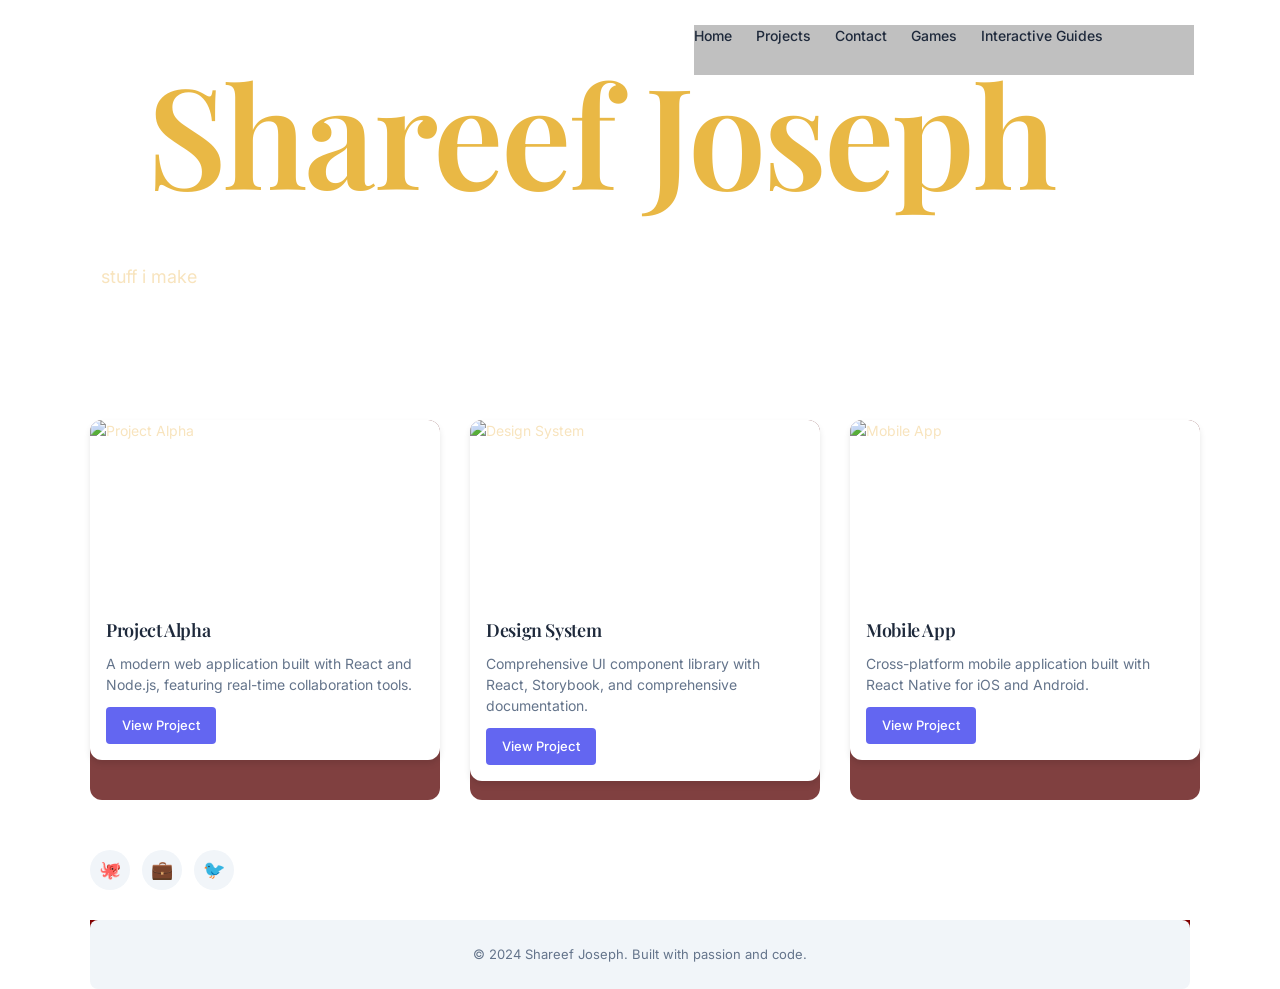
==== commit 45a86b0b: "Add Interactive Guides link to landing page nav Co-Authored-By: Claude Opus 4.8 <noreply@anthropic.c" ====
--- a/index.html
+++ b/index.html
@@ -393,6 +393,7 @@
                 <li><a href="projects.html">Projects</a></li>
                 <li><a href="contact.html">Contact</a></li>
                 <li><a href="games.html">Games</a></li>
+                <li><a href="https://amez73.github.io/InteractiveGuides/" target="_blank">Interactive Guides</a></li>
             </ul>
         </div>
         <div class="element anim-slideUp" style="left: 107px; top: 20px; width: 1000px; height: 100px; color: #e9b845; font-family: Inter, sans-serif; font-size: 56px; font-weight: 600; text-align: left">
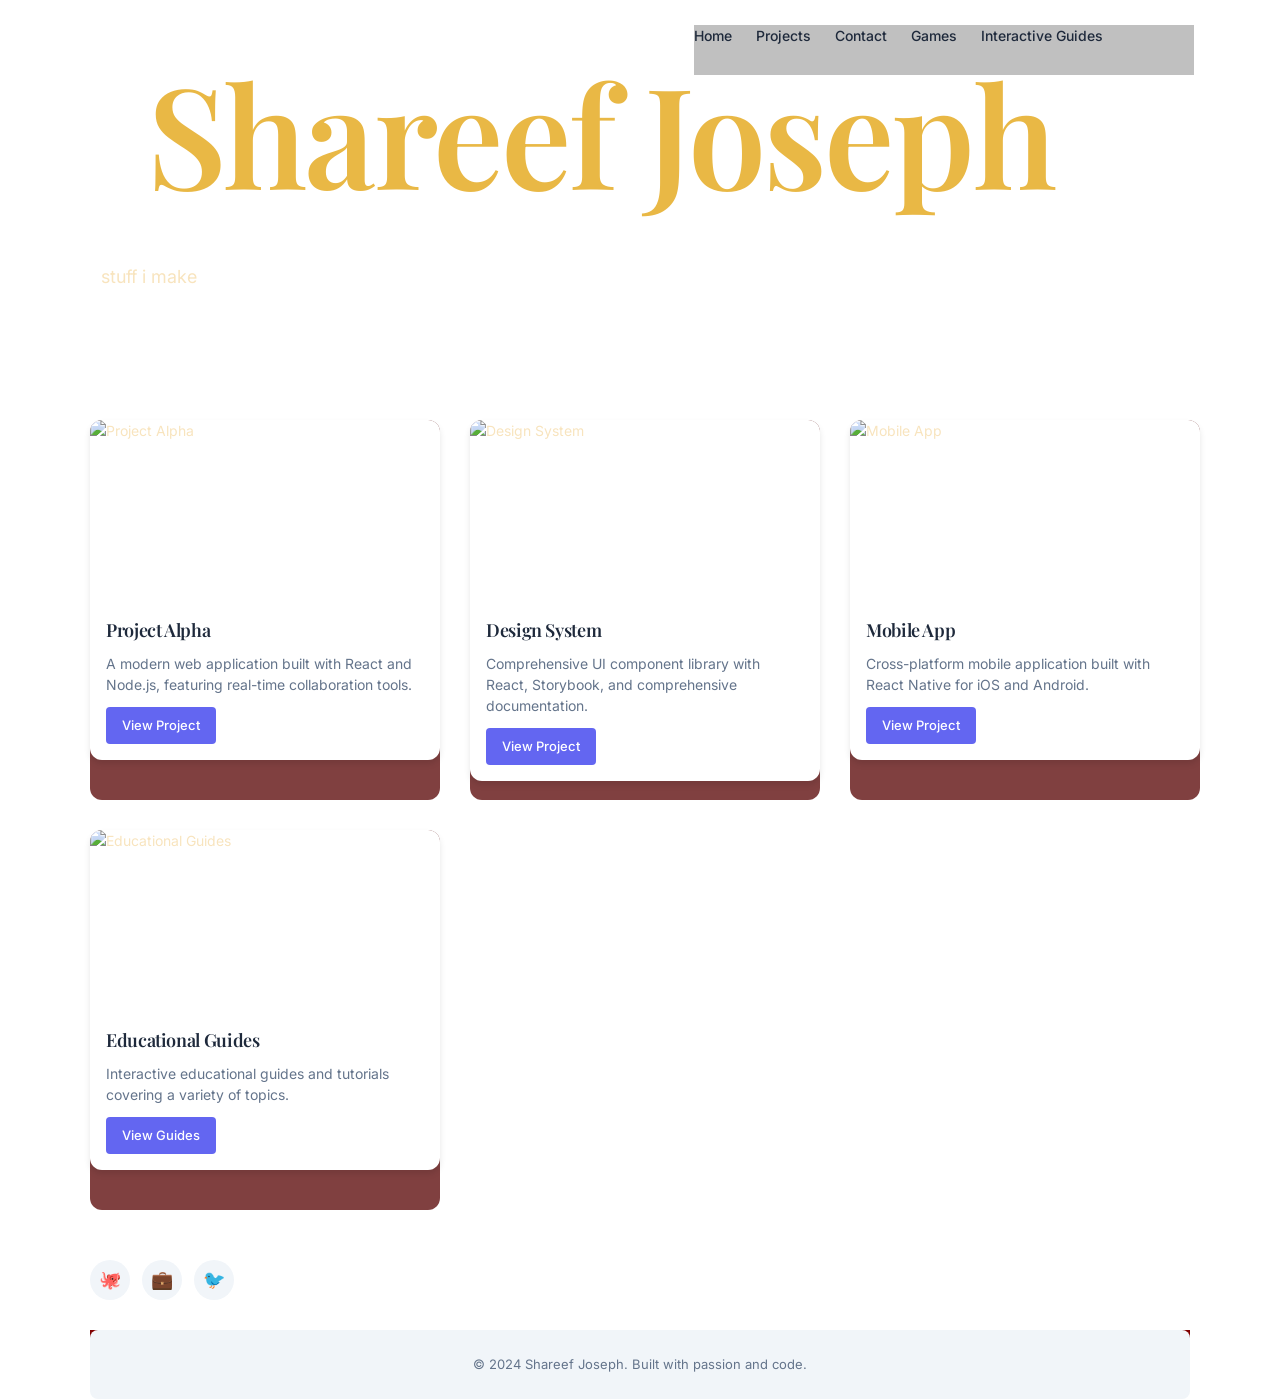
==== commit 18fc1e75: "education" ====
--- a/index.html
+++ b/index.html
@@ -432,14 +432,24 @@
                 </div>
             </div>
         </div>
-        <div class="element anim-fadeIn" style="left: 50px; top: 850px; width: 300px; height: 50px; color: #1a1a1a; font-family: Inter, sans-serif; font-size: 14px; font-weight: 400; text-align: left">
+        <div class="element anim-slideUp" style="left: 50px; top: 830px; width: 350px; height: 380px; background-color: #804040; color: #f8e4be; font-family: Inter, sans-serif; font-size: 14px; font-weight: 400; text-align: left; border-radius: 12px">
+            <div class="project-card">
+                <img src="https://picsum.photos/seed/guides/400/220" alt="Educational Guides">
+                <div class="card-content">
+                    <h3 class="card-title">Educational Guides</h3>
+                    <p class="card-desc">Interactive educational guides and tutorials covering a variety of topics.</p>
+                    <a href="https://amez73.github.io/InteractiveGuides/" class="card-link" target="_blank">View Guides</a>
+                </div>
+            </div>
+        </div>
+        <div class="element anim-fadeIn" style="left: 50px; top: 1260px; width: 300px; height: 50px; color: #1a1a1a; font-family: Inter, sans-serif; font-size: 14px; font-weight: 400; text-align: left">
             <div class="social-icons">
                 <a href="https://github.com/Amez73" target="_blank" title="github">🐙</a>
                 <a href="https://linkedin.com/in/shareefjoseph" target="_blank" title="linkedin">💼</a>
                 <a href="https://twitter.com/Amez73" target="_blank" title="twitter">🐦</a>
             </div>
         </div>
-        <div class="element" style="left: 50px; top: 920px; width: 1100px; height: 60px; background-color: #800000; color: #f8e4be; font-family: Inter, sans-serif; font-size: 13px; font-weight: 400; text-align: center">
+        <div class="element" style="left: 50px; top: 1330px; width: 1100px; height: 60px; background-color: #800000; color: #f8e4be; font-family: Inter, sans-serif; font-size: 13px; font-weight: 400; text-align: center">
             <footer>
                 <p>© 2024 Shareef Joseph. Built with passion and code.</p>
             </footer>
